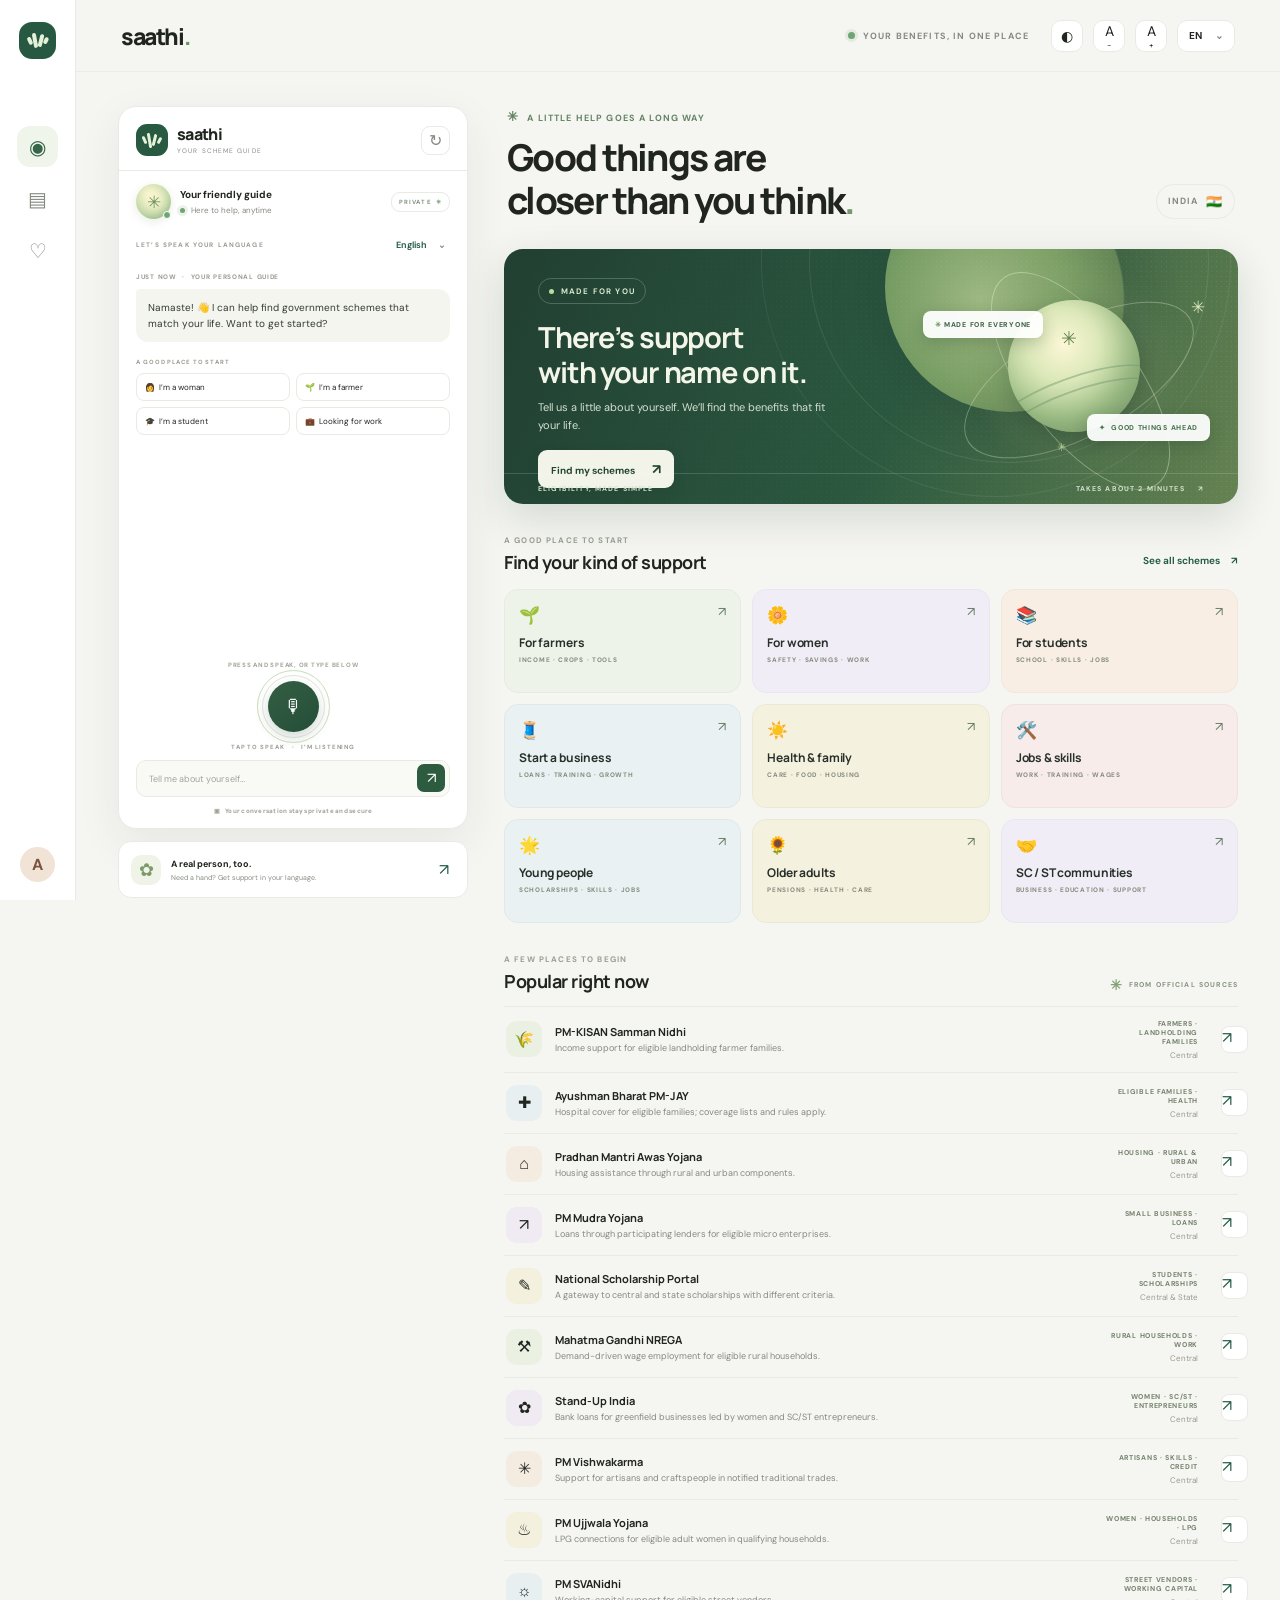
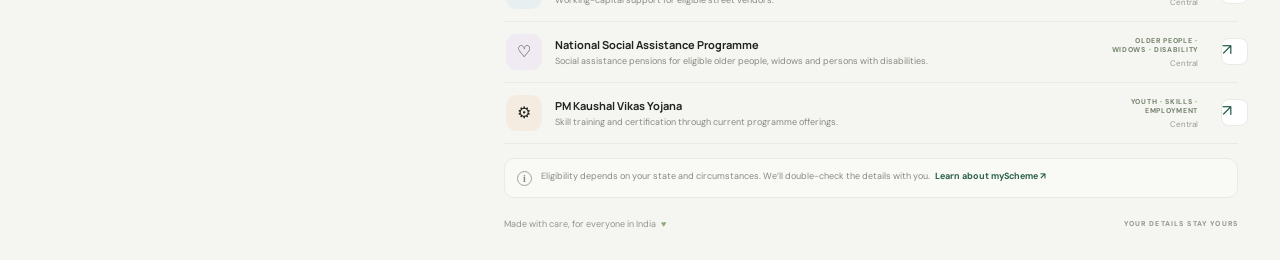
==== frontend/index.html @ ee462ac2 "Prepare Campus Connect Render deployment" ====
<!doctype html>
<html lang="en">
<head>
  <meta charset="utf-8" />
  <meta name="viewport" content="width=device-width, initial-scale=1" />
  <meta name="theme-color" content="#f5f5f1" />
  <meta name="description" content="A multilingual voice guide to public benefit schemes in India." />
  <title>saathi — benefits, made human</title>
  <link rel="preconnect" href="https://fonts.googleapis.com" />
  <link rel="preconnect" href="https://fonts.gstatic.com" crossorigin />
  <link href="https://fonts.googleapis.com/css2?family=DM+Sans:wght@400;450;500;550;600;650;700;750&family=Manrope:wght@400;500;600;650;700;750;800&display=swap" rel="stylesheet" />
  <link rel="stylesheet" href="./styles.css" />
</head>
<body data-theme="light">
  <div class="app-shell">
    <aside class="rail">
      <a class="brand-mark" href="#home" aria-label="Saathi home"><span class="mark-symbol"><i></i><i></i><i></i><i></i></span></a>
      <nav class="rail-nav" aria-label="Main navigation">
        <a class="rail-link active" href="#home" title="Discover" aria-label="Discover"><span class="icon">◉</span></a>
        <a class="rail-link" href="#schemes" title="Schemes" aria-label="Schemes"><span class="icon">▤</span></a>
        <a class="rail-link" href="#saved" title="Saved" aria-label="Saved"><span class="icon">♡</span></a>
      </nav>
      <button class="avatar" title="Profile">A</button>
    </aside>

    <main class="workspace" id="home">
      <header class="topbar">
        <a class="wordmark" href="#home">saathi<span class="wordmark-dot">.</span></a>
        <div class="topbar-right">
          <span class="live-note"><span class="live-dot"></span> YOUR BENEFITS, IN ONE PLACE</span>
          <button class="icon-button appearance" id="themeToggle" aria-label="Change appearance" title="Change appearance"><span>◐</span></button>
          <button class="icon-button text-smaller" id="fontDown" aria-label="Decrease text size" title="Decrease text size">A<sup>−</sup></button>
          <button class="icon-button text-larger" id="fontUp" aria-label="Increase text size" title="Increase text size">A<sup>+</sup></button>
          <button class="language-select" id="headerLanguage" aria-label="Select language">EN <span>⌄</span></button>
        </div>
      </header>

      <div class="page-grid">
        <section class="content-column">
          <div class="welcome-row"><div><p class="eyebrow"><span class="tiny-sun">✳</span> A LITTLE HELP GOES A LONG WAY</p><h1>Good things are<br/>closer than you think<span class="title-period">.</span></h1></div><div class="date-chip"><span>INDIA</span><span>🇮🇳</span></div></div>

          <section class="hero-card" aria-label="Find your benefits">
            <div class="hero-orbit orbit-one"></div><div class="hero-orbit orbit-two"></div><div class="hero-sun"></div><div class="hero-grain"></div>
            <div class="hero-content"><span class="hero-tag"><span class="hero-tag-dot"></span> MADE FOR YOU</span><h2>There’s support<br/>with your name on it.</h2><p>Tell us a little about yourself. We’ll find the benefits that fit your life.</p><button class="hero-cta" id="startChat">Find my schemes <span>↗</span></button></div>
            <div class="hero-visual" aria-hidden="true"><div class="visual-halo"></div><div class="visual-ring ring-back"></div><div class="visual-ring ring-front"></div><div class="visual-disc"><span class="disc-sun">✳</span><span class="disc-wave wave-a"></span><span class="disc-wave wave-b"></span></div><div class="float-pill pill-one"><span>✳</span> MADE FOR EVERYONE</div><div class="float-pill pill-two">✦ &nbsp;GOOD THINGS AHEAD</div><span class="spark spark-one">✳</span><span class="spark spark-two">✳</span></div>
            <div class="hero-bottom"><span>ELIGIBILITY, MADE SIMPLE</span><span>TAKES ABOUT 2 MINUTES <span class="bottom-arrow">↗</span></span></div>
          </section>

          <section class="categories-section" id="schemes">
            <div class="section-heading"><div><p class="eyebrow muted-eyebrow">A GOOD PLACE TO START</p><h2>Find your kind of support</h2></div><button class="see-all" id="showAll">See all schemes <span>↗</span></button></div>
            <div class="category-grid" id="categoryGrid">
              <button class="category-card cat-green" data-filter="farm"><span class="category-emoji">🌱</span><span class="category-name">For farmers</span><span class="category-count">INCOME · CROPS · TOOLS</span><span class="category-arrow">↗</span></button>
              <button class="category-card cat-lilac" data-filter="women"><span class="category-emoji">🌼</span><span class="category-name">For women</span><span class="category-count">SAFETY · SAVINGS · WORK</span><span class="category-arrow">↗</span></button>
              <button class="category-card cat-peach" data-filter="students"><span class="category-emoji">📚</span><span class="category-name">For students</span><span class="category-count">SCHOOL · SKILLS · JOBS</span><span class="category-arrow">↗</span></button>
              <button class="category-card cat-blue" data-filter="business"><span class="category-emoji">🧵</span><span class="category-name">Start a business</span><span class="category-count">LOANS · TRAINING · GROWTH</span><span class="category-arrow">↗</span></button>
              <button class="category-card cat-yellow" data-filter="health"><span class="category-emoji">☀️</span><span class="category-name">Health & family</span><span class="category-count">CARE · FOOD · HOUSING</span><span class="category-arrow">↗</span></button>
              <button class="category-card cat-rose" data-filter="jobs"><span class="category-emoji">🛠️</span><span class="category-name">Jobs & skills</span><span class="category-count">WORK · TRAINING · WAGES</span><span class="category-arrow">↗</span></button>
              <button class="category-card cat-blue" data-filter="age"><span class="category-emoji">🌟</span><span class="category-name">Young people</span><span class="category-count">SCHOLARSHIPS · SKILLS · JOBS</span><span class="category-arrow">↗</span></button>
              <button class="category-card cat-yellow" data-filter="senior"><span class="category-emoji">🌻</span><span class="category-name">Older adults</span><span class="category-count">PENSIONS · HEALTH · CARE</span><span class="category-arrow">↗</span></button>
              <button class="category-card cat-lilac" data-filter="caste"><span class="category-emoji">🤝</span><span class="category-name">SC / ST communities</span><span class="category-count">BUSINESS · EDUCATION · SUPPORT</span><span class="category-arrow">↗</span></button>
            </div>
          </section>

          <section class="schemes-section" id="allSchemes">
            <div class="section-heading scheme-heading"><div><p class="eyebrow muted-eyebrow">A FEW PLACES TO BEGIN</p><h2>Popular right now</h2></div><span class="verified-note"><span>✳</span> FROM OFFICIAL SOURCES</span></div>
            <div class="scheme-list" id="schemeList"></div>
            <div class="data-note"><span class="info-mark">i</span><p>Eligibility depends on your state and circumstances. We’ll double-check the details with you. <a href="https://www.myscheme.gov.in/" target="_blank" rel="noreferrer">Learn about myScheme ↗</a></p></div>
          </section>
          <footer class="footer"><span>Made with care, for everyone in India <span class="footer-heart">♥</span></span><span>YOUR DETAILS STAY YOURS</span></footer>
        </section>

        <aside class="assistant-column" aria-label="Saathi voice assistant"><div class="assistant-card">
          <div class="assistant-head"><div class="assistant-brand"><span class="assistant-mark"><i></i><i></i><i></i><i></i></span><span><b>saathi</b><small>YOUR SCHEME GUIDE</small></span></div><button class="more-button" id="clearChat" aria-label="Reset conversation" title="Reset conversation">↻</button></div>
          <div class="assistant-divider"></div>
          <div class="agent-state"><span class="agent-avatar"><span class="avatar-glow"></span><span class="avatar-face">✳</span><i class="agent-online"></i></span><span class="agent-intro"><b>Your friendly guide</b><small><span class="live-dot"></span> Here to help, anytime</small></span><span class="secure-chip">PRIVATE <span>✳</span></span></div>
          <div class="language-line"><span>LET’S SPEAK YOUR LANGUAGE</span><button class="inline-language" id="agentLanguage">English <span>⌄</span></button></div>
          <div class="language-options" id="languageOptions" hidden></div>
          <div class="voice-welcome"><div class="welcome-time">JUST NOW <span>·</span> YOUR PERSONAL GUIDE</div><div class="message-bubble">Namaste! 👋 I can help find government schemes that match your life. Want to get started?</div></div>
          <div class="suggestion-label">A GOOD PLACE TO START</div><div class="quick-prompts" id="quickPrompts"><button>👩 &nbsp;I’m a woman</button><button>🌱 &nbsp;I’m a farmer</button><button>🎓 &nbsp;I’m a student</button><button>💼 &nbsp;Looking for work</button></div>
          <div class="chat-log" id="chatLog" aria-live="polite"></div>
          <div class="chat-spacer"></div>
          <div class="voice-area"><div class="voice-hint" id="voiceHint">PRESS AND SPEAK, OR TYPE BELOW</div><button class="mic-button" id="micButton" aria-label="Start speaking"><span class="mic-halo"></span><span class="mic-icon">🎙</span><span class="mic-ripple ripple-a"></span><span class="mic-ripple ripple-b"></span></button><div class="voice-caption" id="voiceCaption">TAP TO SPEAK <span>·</span> I’M LISTENING</div></div>
          <form class="chat-input-row" id="chatForm"><input id="chatInput" autocomplete="off" placeholder="Tell me about yourself…" aria-label="Type a message"/><button type="submit" aria-label="Send message">↗</button></form>
          <p class="privacy-foot"><span>▣</span> Your conversation stays private and secure</p>
        </div><div class="help-card"><span class="help-icon">✿</span><span><b>A real person, too.</b><small>Need a hand? Get support in your language.</small></span><button aria-label="Get support">↗</button></div></aside>
      </div>
    </main>
  </div>
  <div class="toast" id="toast" role="status"></div>
  <script src="./app.js"></script>
</body>
</html>
---- frontend/styles.css ----
:root{--bg:#f5f5f1;--surface:#fff;--surface2:#f9f9f6;--text:#20251f;--muted:#858a81;--line:#e9eae4;--green:#235b45;--green-dark:#194a38;--accent:#bddcae;--shadow:0 15px 46px rgba(39,53,39,.07);--font:1;--sans:"DM Sans",sans-serif;--display:"Manrope",sans-serif;--radius:20px}*{box-sizing:border-box}html{scroll-behavior:smooth;font-size:calc(16px * var(--font))}body{margin:0;background:var(--bg);color:var(--text);font-family:var(--sans);font-size:1rem;-webkit-font-smoothing:antialiased;transition:background .25s,color .25s}body[data-theme=dark]{--bg:#161a17;--surface:#202722;--surface2:#242d27;--text:#eef2e9;--muted:#98a197;--line:#323d35;--green:#b9ddb1;--green-dark:#d3f0c8;--accent:#354c3c;--shadow:0 15px 46px rgba(0,0,0,.2)}body[data-theme=neutral]{--bg:#efebe3;--surface:#faf7f0;--surface2:#f2eee6;--text:#332f27;--muted:#8c8476;--line:#e7e0d4;--green:#607550;--green-dark:#495f3d;--accent:#d5ddbc}button,a,input{font:inherit}button{cursor:pointer}a{color:inherit;text-decoration:none}.app-shell{min-height:100vh}.rail{position:fixed;inset:0 auto 0 0;width:76px;background:var(--surface);border-right:1px solid var(--line);display:flex;align-items:center;flex-direction:column;z-index:5;padding:22px 0 18px}.brand-mark{width:37px;height:37px;border-radius:13px;background:#275942;display:grid;place-items:center}.mark-symbol,.assistant-mark{width:20px;height:20px;display:flex;align-items:center;justify-content:center;gap:2px}.mark-symbol i,.assistant-mark i{display:block;width:4px;border-radius:8px;background:#e5f2d8}.mark-symbol i:nth-child(1),.assistant-mark i:nth-child(1){height:8px;transform:rotate(-25deg)}.mark-symbol i:nth-child(2),.assistant-mark i:nth-child(2){height:15px;transform:rotate(-10deg)}.mark-symbol i:nth-child(3),.assistant-mark i:nth-child(3){height:13px;transform:rotate(14deg)}.mark-symbol i:nth-child(4),.assistant-mark i:nth-child(4){height:7px;transform:rotate(28deg)}.rail-nav{display:flex;flex-direction:column;gap:11px;margin-top:67px}.rail-link,.icon-button{color:var(--muted);display:grid;place-items:center;border:0;background:transparent}.rail-link{width:41px;height:41px;border-radius:13px;font-size:20px}.rail-link.active{background:#eff5ea;color:#37654a}.icon{font-size:20px}.avatar{margin-top:auto;border:0;width:35px;height:35px;border-radius:50%;background:#f1e4d6;color:#79533e;font-weight:700}.workspace{margin-left:76px}.topbar{height:72px;position:sticky;top:0;z-index:4;display:flex;align-items:center;justify-content:space-between;padding:0 45px;background:color-mix(in srgb,var(--bg) 90%,transparent);backdrop-filter:blur(14px);border-bottom:1px solid color-mix(in srgb,var(--line) 78%,transparent)}.wordmark{font-family:var(--display);font-size:23px;font-weight:800;letter-spacing:-1.4px}.wordmark-dot{color:#67946a}.topbar-right{display:flex;align-items:center;gap:10px}.live-note,.eyebrow,.hero-tag,.hero-bottom,.category-count,.verified-note,.suggestion-label,.voice-hint,.voice-caption,.privacy-foot,.welcome-time,.language-line>span,.secure-chip,.footer>span:last-child{font-size:9px;font-weight:700;letter-spacing:1.15px}.live-note{display:flex;align-items:center;gap:8px;color:var(--muted);margin-right:12px}.live-dot{width:7px;height:7px;border-radius:50%;background:#6fa473;display:inline-block;box-shadow:0 0 0 3px rgba(111,164,115,.14)}.icon-button{width:32px;height:32px;border-radius:10px;background:var(--surface);border:1px solid var(--line);font-size:14px;color:var(--text)}.icon-button sup{font-size:8px}.language-select{height:32px;padding:0 11px;border:1px solid var(--line);border-radius:10px;background:var(--surface);font-size:10px;font-weight:700;color:var(--text)}.language-select span{margin-left:11px;color:var(--muted)}.page-grid{max-width:1530px;margin:0 auto;display:grid;grid-template-columns:350px minmax(0,1fr);gap:36px;padding:34px 42px 30px}.content-column{min-width:0;grid-column:2;grid-row:1}.welcome-row{display:flex;justify-content:space-between;align-items:end;margin:2px 3px 27px}.eyebrow{margin:0 0 11px;color:#648465}.tiny-sun{font-size:13px;margin-right:5px}.welcome-row h1{font:750 37px/1.16 var(--display);letter-spacing:-1.7px;margin:0}.title-period{color:#77986b}.date-chip{display:flex;align-items:center;gap:8px;font-size:9px;font-weight:700;letter-spacing:1px;color:var(--muted);padding:8px 11px;border:1px solid var(--line);border-radius:20px;margin-bottom:3px}.date-chip span+span{font-size:13px}.hero-card{height:255px;position:relative;overflow:hidden;border-radius:19px;background:linear-gradient(113deg,#213f32 0%,#2b583f 54%,#668352 100%);color:#f3f5e9;padding:29px 34px 26px;box-shadow:0 14px 40px rgba(37,75,50,.16)}.hero-content{position:relative;z-index:2;max-width:370px}.hero-tag{display:inline-flex;align-items:center;gap:7px;padding:7px 10px;border:1px solid #ffffff36;border-radius:20px;color:#d6e7ce;font-size:8px}.hero-tag-dot{width:5px;height:5px;border-radius:50%;background:#badd9c}.hero-content h2{font:700 29px/1.2 var(--display);letter-spacing:-1.15px;margin:16px 0 9px}.hero-content p{color:#d4e0d1;font-size:11px;margin:0;line-height:1.6;max-width:300px}.hero-cta{margin-top:16px;border:0;border-radius:9px;background:#f2f4e9;padding:10px 13px;color:#23442f;font-weight:700;font-size:10px;box-shadow:0 4px 12px #1f3d2c30}.hero-cta span{margin-left:15px;font-size:14px}.hero-orbit{position:absolute;border:1px solid #ffffff16;border-radius:50%;width:400px;height:400px;right:4%;top:-73%;transform:rotate(-24deg)}.orbit-two{width:470px;height:470px;right:1%;top:-87%;border-color:#ffffff12}.hero-sun{position:absolute;right:14%;top:-34%;width:250px;height:250px;background:radial-gradient(circle at 38% 55%,#c4d899,#93b672 43%,#70905c 69%,transparent 70%);border-radius:50%;filter:drop-shadow(0 10px 30px #131f2c42);opacity:.74}.hero-grain{position:absolute;inset:0;opacity:.09;background-image:radial-gradient(#fff 0.55px,transparent .6px);background-size:5px 5px;mask-image:linear-gradient(90deg,transparent,#000)}.hero-visual{position:absolute;width:330px;height:260px;right:0;top:0}.visual-halo{position:absolute;width:190px;height:190px;border-radius:50%;background:#bed69c18;top:29px;right:65px;filter:blur(12px)}.visual-ring{position:absolute;border-radius:50%;border:1px solid #e8f0d657;transform:rotate(-27deg) skew(-7deg);width:254px;height:112px;top:75px;right:32px}.ring-front{transform:rotate(56deg) skew(-11deg);border-color:#e9f0d76b;width:257px;height:114px;top:75px;right:29px}.visual-disc{position:absolute;top:51px;right:98px;width:132px;height:132px;border-radius:50%;background:radial-gradient(circle at 42% 34%,#fbf7d6 0,#dce8b9 31%,#a6c68d 63%,#73936b 100%);box-shadow:0 10px 40px #17271853, inset -15px -16px 24px #57784d40;overflow:hidden}.disc-sun{position:absolute;top:26px;left:53px;font-size:19px;color:#64844f}.disc-wave{position:absolute;width:175px;height:53px;border-radius:50%;border-top:2px solid #658e6769;left:-22px;top:77px;transform:rotate(-20deg)}.wave-b{top:90px;left:-18px}.float-pill{position:absolute;z-index:2;padding:8px 11px;border:1px solid #ffffff32;border-radius:8px;background:#fffffff0;color:#406447;font-size:7px;font-weight:800;letter-spacing:.7px;box-shadow:0 5px 16px #15311e38;white-space:nowrap}.pill-one{right:195px;top:62px}.pill-one span{color:#6d9960}.pill-two{right:28px;top:165px;color:#47724d}.spark{position:absolute;color:#dbe9bf}.spark-one{right:33px;top:47px;font-size:17px}.spark-two{right:172px;top:191px;font-size:11px;color:#bcd395}.hero-bottom{position:absolute;bottom:0;left:0;right:0;height:31px;padding:0 34px;display:flex;align-items:center;justify-content:space-between;border-top:1px solid #ffffff27;color:#d5e2cf;font-size:7px;z-index:2}.bottom-arrow{margin-left:10px}.categories-section{margin-top:31px}.section-heading{display:flex;align-items:end;justify-content:space-between;margin-bottom:15px}.muted-eyebrow{color:#9b9e93;margin-bottom:6px;font-size:8px}.section-heading h2{margin:0;font:700 18px/1.3 var(--display);letter-spacing:-.5px}.see-all{border:0;background:none;color:var(--green);font-weight:650;font-size:10px;padding:7px 1px}.see-all span{margin-left:9px}.category-grid{display:grid;grid-template-columns:repeat(3,1fr);gap:11px}.category-card{height:104px;border:1px solid transparent;border-radius:14px;position:relative;text-align:left;padding:14px 14px 12px;display:flex;flex-direction:column;align-items:flex-start;transition:transform .2s,box-shadow .2s;overflow:hidden;color:#27302a}.category-card:hover{transform:translateY(-3px);box-shadow:0 8px 20px #25362510}.cat-green{background:#edf3e8;border-color:#e5ecdf}.cat-lilac{background:#f1edf6;border-color:#ebe5f2}.cat-peach{background:#f8eee4;border-color:#f1e7dc}.cat-blue{background:#eaf1f2;border-color:#e0e9e9}.cat-yellow{background:#f5f1df;border-color:#ede8d4}.cat-rose{background:#f7ece9;border-color:#f0e2dd}body[data-theme=dark] .category-card{color:#e8eee4;filter:brightness(.78)}.category-emoji{font-size:17px;margin-bottom:8px}.category-name{font:700 12px var(--display);letter-spacing:-.15px}.category-count{font-size:6.5px;letter-spacing:.7px;color:#858a7c;margin-top:5px}.category-arrow{position:absolute;right:14px;top:13px;font-size:13px;color:#687d68}.schemes-section{margin-top:31px}.scheme-heading{margin-bottom:12px}.verified-note{color:#889282;font-size:7px;display:flex;gap:6px;align-items:center}.verified-note span{font-size:14px;color:#86a277}.scheme-list{display:flex;flex-direction:column;border-top:1px solid var(--line)}.scheme-item{display:grid;grid-template-columns:38px 1fr auto;gap:11px;align-items:center;padding:12px 2px;border-bottom:1px solid var(--line)}.scheme-icon{width:36px;height:36px;border-radius:11px;display:grid;place-items:center;font-size:16px}.scheme-icon.green{background:#eaf1e3}.scheme-icon.blue{background:#e7eff1}.scheme-icon.orange{background:#f5ece1}.scheme-icon.purple{background:#f0eaf2}.scheme-icon.gold{background:#f4f0de}.scheme-copy h3{font:700 11px var(--display);margin:0 0 3px}.scheme-copy p{font-size:9px;color:var(--muted);margin:0}.scheme-meta{text-align:right}.scheme-meta span{display:block;font-size:7px;letter-spacing:.7px;color:#74836c;font-weight:700}.scheme-meta small{display:block;margin-top:4px;color:#999b92;font-size:8px}.scheme-go{border:1px solid var(--line);border-radius:8px;background:var(--surface);color:var(--green);width:27px;height:27px;margin-left:12px}.scheme-item{grid-template-columns:38px 1fr 92px 27px}.data-note{display:flex;align-items:flex-start;gap:9px;margin-top:14px;padding:11px 12px;border:1px solid var(--line);border-radius:10px;background:var(--surface2)}.info-mark{width:15px;height:15px;border:1px solid #9fa597;border-radius:50%;font:700 10px Georgia;display:grid;place-items:center;color:#84907e;flex:none;margin-top:1px}.data-note p{font-size:9px;line-height:1.5;color:var(--muted);margin:0}.data-note a{color:var(--green);font-weight:650;margin-left:3px}.footer{display:flex;justify-content:space-between;align-items:center;margin-top:20px;color:#92958c;font-size:9px}.footer-heart{color:#91a97b;margin-left:3px}.footer>span:last-child{font-size:7px}.assistant-column{grid-column:1;grid-row:1;position:sticky;top:88px;height:calc(100vh - 108px);min-height:640px;display:flex;flex-direction:column;gap:12px}.assistant-card{flex:1;min-height:0;border:1px solid var(--line);border-radius:18px;background:var(--surface);box-shadow:var(--shadow);padding:17px 17px 13px;display:flex;flex-direction:column;overflow:hidden}.assistant-head{display:flex;align-items:center;justify-content:space-between}.assistant-brand{display:flex;align-items:center;gap:9px}.assistant-brand>span:last-child{display:flex;flex-direction:column}.assistant-brand b{font:800 16px var(--display);letter-spacing:-.7px;line-height:1.2}.assistant-brand small{font-size:6.5px;letter-spacing:1.1px;color:var(--muted);margin-top:3px}.assistant-mark{width:32px;height:32px;border-radius:11px;background:#285941}.assistant-mark i{width:3px}.assistant-mark i:nth-child(1){height:8px}.assistant-mark i:nth-child(2){height:15px}.assistant-mark i:nth-child(3){height:12px}.assistant-mark i:nth-child(4){height:7px}.more-button{width:29px;height:29px;border:1px solid var(--line);background:var(--surface);color:var(--muted);border-radius:9px;font-size:16px}.assistant-divider{height:1px;background:var(--line);margin:14px -17px 13px}.agent-state{display:flex;align-items:center;gap:9px}.agent-avatar{width:35px;height:35px;border-radius:50%;display:grid;place-items:center;position:relative;background:radial-gradient(circle at 36% 27%,#f3f0cb,#bfd6a5 57%,#86aa7c);box-shadow:0 3px 10px #71896127}.avatar-glow{position:absolute;width:20px;height:20px;border-radius:50%;background:#fff9d4;filter:blur(6px);top:6px;left:8px}.avatar-face{position:relative;color:#6e915f;font-size:17px}.agent-online{position:absolute;width:8px;height:8px;right:0;bottom:0;border-radius:50%;border:1.5px solid var(--surface);background:#6ba772}.agent-intro{display:flex;flex-direction:column;gap:4px}.agent-intro b{font-size:10px}.agent-intro small{display:flex;align-items:center;gap:6px;color:var(--muted);font-size:8px}.agent-intro .live-dot{width:5px;height:5px}.secure-chip{margin-left:auto;color:#83927e;border:1px solid var(--line);border-radius:9px;padding:5px 7px;font-size:6px}.secure-chip span{color:#7aa06f;margin-left:2px}.language-line{display:flex;justify-content:space-between;align-items:center;margin-top:16px}.language-line>span{font-size:6.5px;color:#989c90}.inline-language{border:0;background:transparent;font-size:9px;font-weight:650;color:var(--green);padding:4px}.inline-language span{margin-left:9px;color:var(--muted)}.language-options{position:absolute;top:141px;left:18px;right:18px;z-index:3;background:var(--surface);border:1px solid var(--line);box-shadow:var(--shadow);border-radius:10px;padding:5px;grid-template-columns:1fr 1fr;gap:2px}.language-options:not([hidden]){display:grid}.language-options button{border:0;background:transparent;color:var(--text);text-align:left;padding:8px;border-radius:7px;font-size:9px}.language-options button:hover{background:var(--surface2)}.voice-welcome{margin-top:18px}.welcome-time{font-size:6.5px;color:#999c91;letter-spacing:.7px;margin-bottom:8px}.welcome-time span{margin:0 3px}.message-bubble{background:#f3f5ee;color:#333a31;border-radius:4px 12px 12px 12px;padding:11px 12px;font-size:10px;line-height:1.55}.chat-log{display:flex;flex-direction:column;gap:8px;margin-top:9px;overflow-y:auto;scrollbar-width:thin}.chat-message{font-size:10px;line-height:1.5;padding:9px 11px;max-width:91%;border-radius:11px}.chat-message.agent{background:var(--surface2);border:1px solid var(--line);align-self:flex-start;border-top-left-radius:4px}.chat-message.user{background:#e7f0e2;color:#294833;align-self:flex-end;border-top-right-radius:4px}.chat-message .reasoning{display:block;border-top:1px solid #8c9b822d;margin-top:7px;padding-top:6px;font-size:8px;color:#737e70}.suggestion-label{color:#9a9c92;font-size:6px;letter-spacing:.9px;margin:16px 0 7px}.quick-prompts{display:grid;grid-template-columns:1fr 1fr;gap:6px}.quick-prompts button{font-size:8px;text-align:left;padding:8px 8px;border:1px solid var(--line);border-radius:8px;background:var(--surface);color:var(--text);transition:border-color .18s,background .18s}.quick-prompts button:hover{border-color:#a8bf9b;background:#f6f8f2}.chat-spacer{flex:1;min-height:8px}.voice-area{display:flex;flex-direction:column;align-items:center;padding:11px 0 9px}.voice-hint{color:#a1a397;font-size:6.2px;letter-spacing:.75px;margin-bottom:12px}.mic-button{width:51px;height:51px;border:0;border-radius:50%;background:linear-gradient(140deg,#345f43,#244d38);color:white;position:relative;display:grid;place-items:center;box-shadow:0 5px 13px #31543c38;transition:transform .18s}.mic-button:hover{transform:scale(1.06)}.mic-button.listening{background:#a74f49;animation:micPulse 1.4s infinite}.mic-icon{font-size:19px;position:relative;z-index:2}.mic-halo{position:absolute;inset:-6px;border:1px solid #83a77645;border-radius:50%}.mic-ripple{position:absolute;inset:-11px;border:1px solid #9fbf8250;border-radius:50%;animation:ripple 2.6s ease-out infinite}.ripple-b{animation-delay:1.3s}.voice-caption{margin-top:11px;font-size:6px;color:#9a9e91;letter-spacing:.9px}.voice-caption span{margin:0 5px;color:#83a377}.chat-input-row{height:37px;border:1px solid var(--line);border-radius:10px;display:flex;padding:3px 4px 3px 10px;background:var(--surface2)}.chat-input-row input{min-width:0;flex:1;border:0;outline:0;background:transparent;color:var(--text);font-size:9px}.chat-input-row input::placeholder{color:#a3a59b}.chat-input-row button{width:28px;height:28px;border:0;border-radius:7px;background:#2c5b40;color:#fff;font-size:15px}.privacy-foot{font-size:6.2px;color:#a0a297;letter-spacing:.25px;text-align:center;margin:10px 0 0}.privacy-foot span{margin-right:4px}.help-card{height:57px;flex:none;padding:0 12px;border:1px solid var(--line);border-radius:13px;background:var(--surface);display:flex;align-items:center;gap:10px}.help-icon{width:30px;height:30px;border-radius:10px;background:#f0f3e8;color:#7d9a6b;display:grid;place-items:center;font-size:18px}.help-card>span:nth-child(2){display:flex;flex-direction:column;gap:3px}.help-card b{font-size:9px}.help-card small{font-size:7px;color:var(--muted)}.help-card button{margin-left:auto;border:0;background:none;color:var(--green)}.toast{position:fixed;bottom:20px;left:50%;transform:translate(-50%,20px);z-index:10;opacity:0;pointer-events:none;background:#283e30;color:#fff;padding:10px 16px;border-radius:10px;font-size:11px;box-shadow:var(--shadow);transition:.25s}.toast.show{opacity:1;transform:translate(-50%,0)}@keyframes ripple{0%{transform:scale(.88);opacity:0}30%{opacity:.75}100%{transform:scale(1.4);opacity:0}}@keyframes micPulse{50%{box-shadow:0 0 0 8px #a74f4926,0 5px 13px #31543c38}}@media(max-width:1150px){.page-grid{grid-template-columns:320px minmax(0,1fr);gap:24px;padding:28px 25px}.topbar{padding:0 28px}.hero-visual{right:-40px;transform:scale(.88);transform-origin:right center}.category-card{padding-left:11px}.category-count{font-size:5.8px}}@media(max-width:880px){.page-grid{grid-template-columns:1fr;max-width:720px;padding:25px 24px}.assistant-column{grid-column:1;grid-row:1}.content-column{grid-column:1;grid-row:2}.assistant-column{position:relative;top:auto;height:650px;min-height:0}.assistant-card{min-height:560px}.chat-spacer{min-height:35px}.topbar{padding:0 24px}.live-note{display:none}.hero-visual{right:15px;transform:scale(.92);transform-origin:right center}}@media(max-width:600px){.rail{width:53px;padding-top:16px}.brand-mark{width:33px;height:33px}.rail-nav{margin-top:46px}.rail-link{width:35px;height:35px}.workspace{margin-left:53px}.topbar{height:60px;padding:0 15px}.wordmark{font-size:21px}.topbar-right{gap:6px}.icon-button{width:29px;height:29px}.language-select{height:29px;padding:0 8px}.language-select span{margin-left:5px}.page-grid{padding:22px 13px;gap:22px}.welcome-row{margin-bottom:18px}.welcome-row h1{font-size:30px}.date-chip{padding:6px 8px;font-size:8px}.hero-card{height:260px;padding:23px 19px}.hero-content{max-width:270px}.hero-content h2{font-size:25px}.hero-content p{font-size:10px;max-width:220px}.hero-visual{opacity:.48;right:-116px;transform:scale(.82)}.hero-bottom{padding:0 19px;font-size:6px}.section-heading h2{font-size:16px}.category-grid{grid-template-columns:repeat(2,1fr);gap:8px}.category-card{height:98px;padding:12px}.category-count{font-size:6px}.scheme-meta{display:none}.scheme-item{grid-template-columns:35px 1fr 25px;gap:8px}.scheme-go{margin:0}.scheme-copy p{font-size:8px}.verified-note{font-size:6px}.assistant-column{height:660px}.assistant-card{padding:15px 13px 12px}.assistant-divider{margin:13px -13px}.language-options{left:14px;right:14px;top:135px}.footer{gap:10px;font-size:8px}.footer>span:last-child{font-size:6px}.privacy-foot{font-size:6px}}@media(prefers-reduced-motion:reduce){*,*::before,*::after{scroll-behavior:auto!important;animation-duration:.01ms!important;animation-iteration-count:1!important;transition-duration:.01ms!important}}
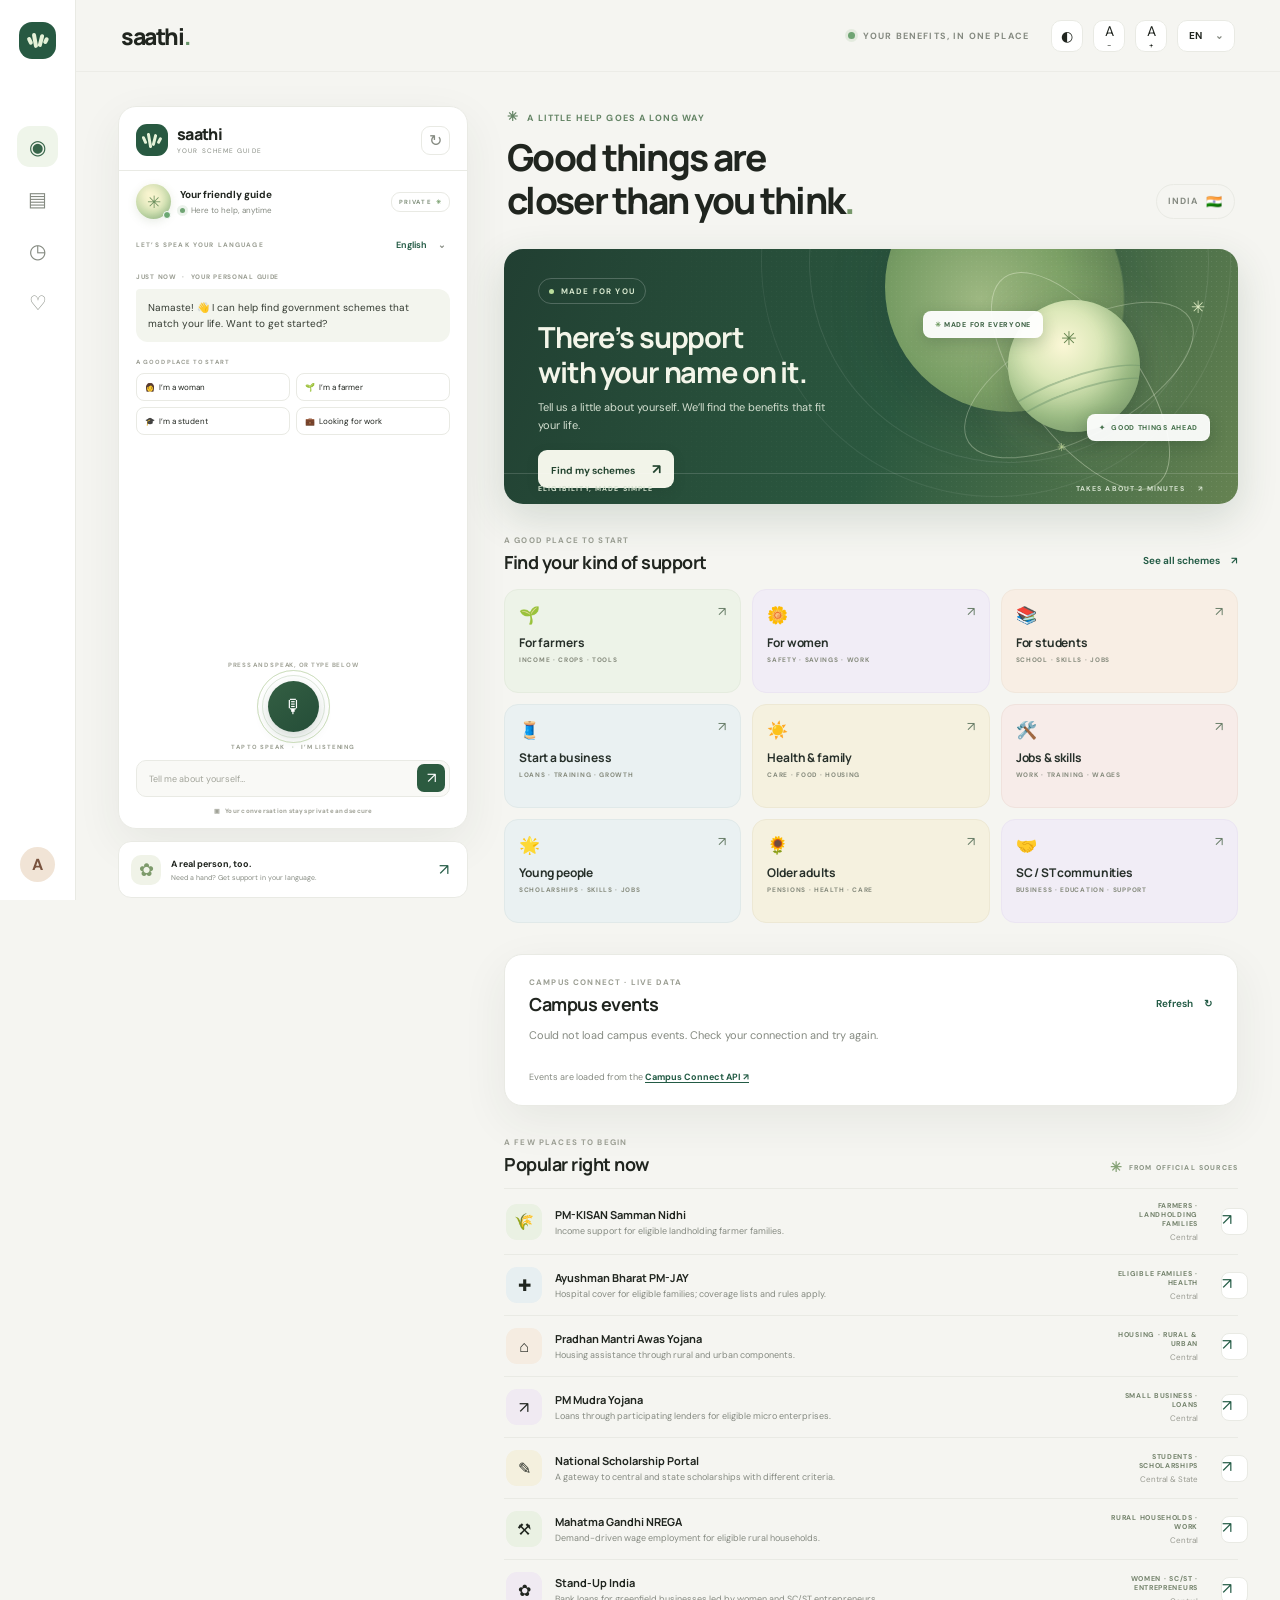
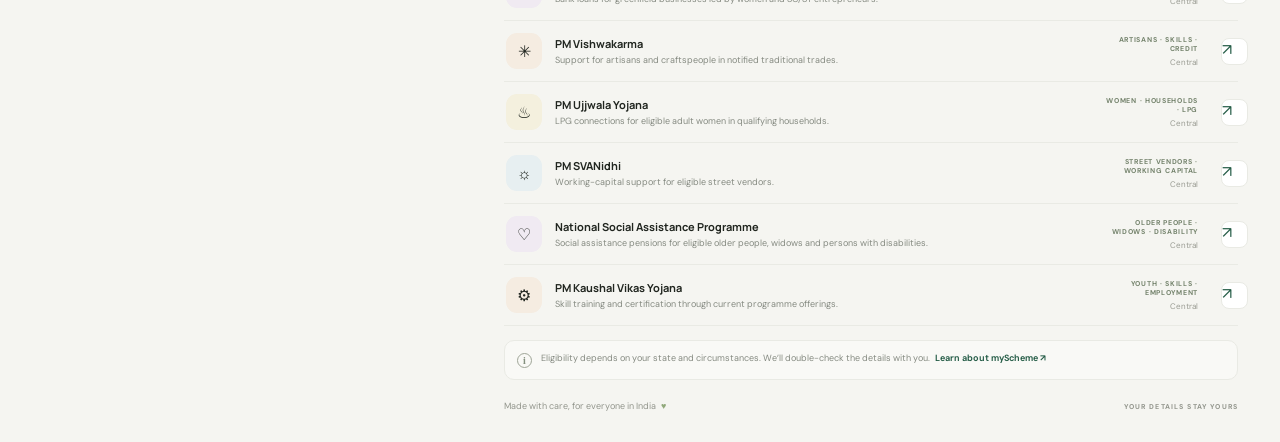
==== commit 627338d3: "Connect frontend to campus events API" ====
--- a/frontend/index.html
+++ b/frontend/index.html
@@ -10,6 +10,7 @@
   <link rel="preconnect" href="https://fonts.gstatic.com" crossorigin />
   <link href="https://fonts.googleapis.com/css2?family=DM+Sans:wght@400;450;500;550;600;650;700;750&family=Manrope:wght@400;500;600;650;700;750;800&display=swap" rel="stylesheet" />
   <link rel="stylesheet" href="./styles.css" />
+  <link rel="stylesheet" href="./events.css" />
 </head>
 <body data-theme="light">
   <div class="app-shell">
@@ -18,6 +19,7 @@
       <nav class="rail-nav" aria-label="Main navigation">
         <a class="rail-link active" href="#home" title="Discover" aria-label="Discover"><span class="icon">◉</span></a>
         <a class="rail-link" href="#schemes" title="Schemes" aria-label="Schemes"><span class="icon">▤</span></a>
+        <a class="rail-link" href="#events" title="Campus events" aria-label="Campus events"><span class="icon">◷</span></a>
         <a class="rail-link" href="#saved" title="Saved" aria-label="Saved"><span class="icon">♡</span></a>
       </nav>
       <button class="avatar" title="Profile">A</button>
@@ -61,6 +63,16 @@
             </div>
           </section>
 
+          <section class="events-section" id="events" aria-labelledby="eventsTitle">
+            <div class="section-heading">
+              <div><p class="eyebrow muted-eyebrow">CAMPUS CONNECT · LIVE DATA</p><h2 id="eventsTitle">Campus events</h2></div>
+              <button class="see-all" id="refreshEvents" type="button">Refresh <span>↻</span></button>
+            </div>
+            <p class="events-status" id="eventsStatus" role="status" aria-live="polite">Loading events from Campus Connect…</p>
+            <div class="events-list" id="eventsList"></div>
+            <p class="events-source">Events are loaded from the <a href="https://campus-connect-api-lxnl.onrender.com/api/events" target="_blank" rel="noreferrer">Campus Connect API ↗</a></p>
+          </section>
+
           <section class="schemes-section" id="allSchemes">
             <div class="section-heading scheme-heading"><div><p class="eyebrow muted-eyebrow">A FEW PLACES TO BEGIN</p><h2>Popular right now</h2></div><span class="verified-note"><span>✳</span> FROM OFFICIAL SOURCES</span></div>
             <div class="scheme-list" id="schemeList"></div>
--- a/frontend/events.css
+++ b/frontend/events.css
@@ -0,0 +1,15 @@
+.events-section{margin-top:31px;padding:22px 24px;background:var(--surface);border:1px solid var(--line);border-radius:18px;box-shadow:var(--shadow)}
+.events-section .section-heading{margin-bottom:10px}
+.events-status{margin:0 0 14px;color:var(--muted);font-size:11px;line-height:1.5}
+.events-list{display:grid;grid-template-columns:repeat(2,minmax(0,1fr));gap:10px}
+.event-card{min-width:0;padding:14px;background:var(--surface2);border:1px solid var(--line);border-radius:14px}
+.event-card-top{display:flex;align-items:flex-start;justify-content:space-between;gap:9px}
+.event-card h3{margin:0;font:700 13px/1.4 var(--display);letter-spacing:-.2px;overflow-wrap:anywhere}
+.event-state{flex:none;padding:5px 8px;border-radius:20px;background:#edf5e9;color:#37654a;font-size:8px;font-weight:800;letter-spacing:.7px;text-transform:uppercase}
+body[data-theme=dark] .event-state{background:#2d4936;color:#cde8c4}
+.event-state.is-closed{background:#f4ece5;color:#885e43}
+body[data-theme=dark] .event-state.is-closed{background:#4b372d;color:#f0c8a8}
+.event-card p{margin:9px 0 0;color:var(--muted);font-size:10px;line-height:1.5}
+.events-source{margin:14px 0 0;color:var(--muted);font-size:9px}
+.events-source a{color:var(--green);font-weight:700;text-decoration:underline;text-underline-offset:2px}
+@media(max-width:760px){.events-section{padding:17px 15px}.events-list{grid-template-columns:1fr}}
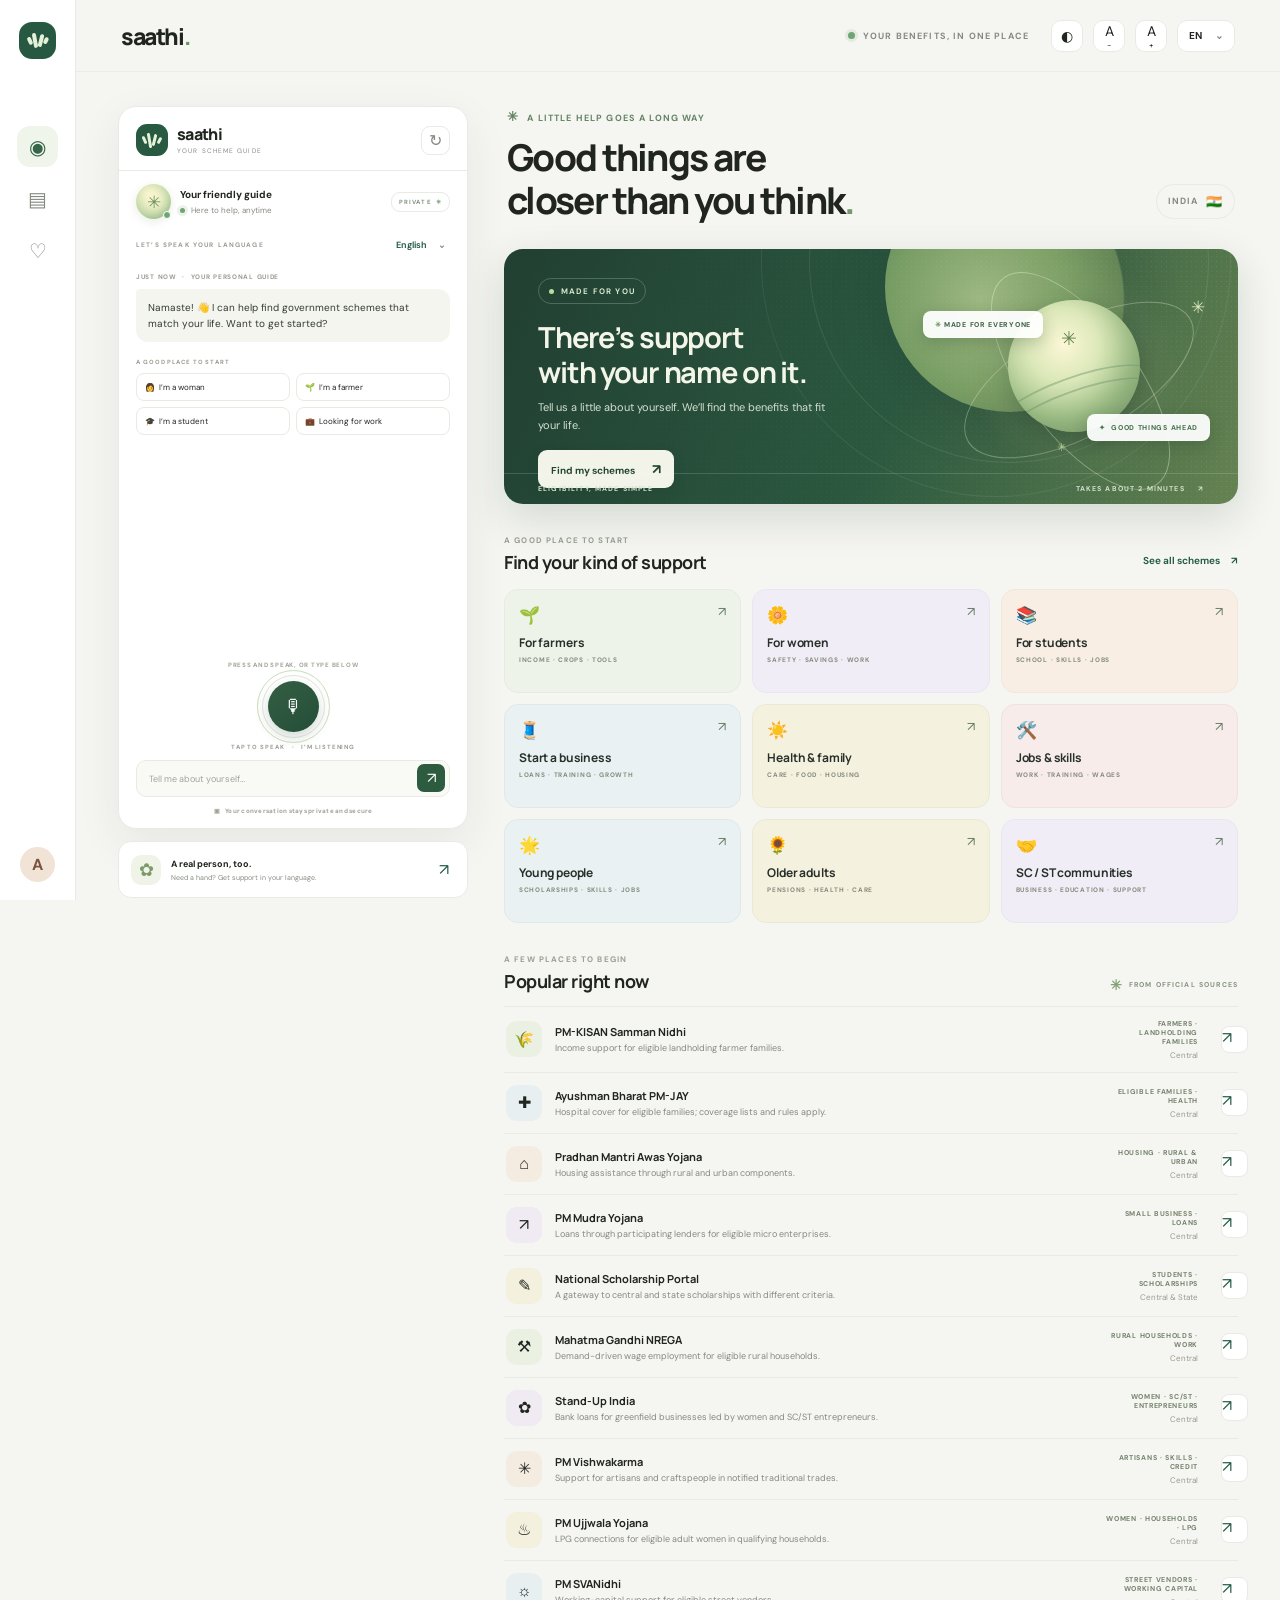
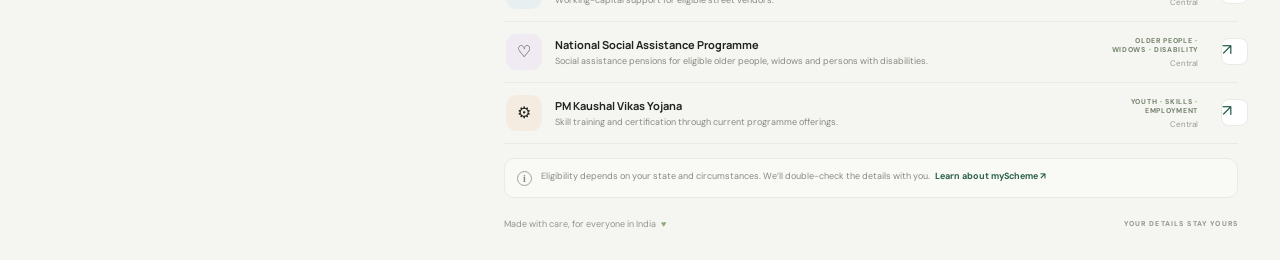
==== commit 819f4dfa: "Separate Campus Connect frontend from Saathi" ====
--- a/frontend/index.html
+++ b/frontend/index.html
@@ -10,7 +10,6 @@
   <link rel="preconnect" href="https://fonts.gstatic.com" crossorigin />
   <link href="https://fonts.googleapis.com/css2?family=DM+Sans:wght@400;450;500;550;600;650;700;750&family=Manrope:wght@400;500;600;650;700;750;800&display=swap" rel="stylesheet" />
   <link rel="stylesheet" href="./styles.css" />
-  <link rel="stylesheet" href="./events.css" />
 </head>
 <body data-theme="light">
   <div class="app-shell">
@@ -19,7 +18,6 @@
       <nav class="rail-nav" aria-label="Main navigation">
         <a class="rail-link active" href="#home" title="Discover" aria-label="Discover"><span class="icon">◉</span></a>
         <a class="rail-link" href="#schemes" title="Schemes" aria-label="Schemes"><span class="icon">▤</span></a>
-        <a class="rail-link" href="#events" title="Campus events" aria-label="Campus events"><span class="icon">◷</span></a>
         <a class="rail-link" href="#saved" title="Saved" aria-label="Saved"><span class="icon">♡</span></a>
       </nav>
       <button class="avatar" title="Profile">A</button>
@@ -63,16 +61,6 @@
             </div>
           </section>
 
-          <section class="events-section" id="events" aria-labelledby="eventsTitle">
-            <div class="section-heading">
-              <div><p class="eyebrow muted-eyebrow">CAMPUS CONNECT · LIVE DATA</p><h2 id="eventsTitle">Campus events</h2></div>
-              <button class="see-all" id="refreshEvents" type="button">Refresh <span>↻</span></button>
-            </div>
-            <p class="events-status" id="eventsStatus" role="status" aria-live="polite">Loading events from Campus Connect…</p>
-            <div class="events-list" id="eventsList"></div>
-            <p class="events-source">Events are loaded from the <a href="https://campus-connect-api-lxnl.onrender.com/api/events" target="_blank" rel="noreferrer">Campus Connect API ↗</a></p>
-          </section>
-
           <section class="schemes-section" id="allSchemes">
             <div class="section-heading scheme-heading"><div><p class="eyebrow muted-eyebrow">A FEW PLACES TO BEGIN</p><h2>Popular right now</h2></div><span class="verified-note"><span>✳</span> FROM OFFICIAL SOURCES</span></div>
             <div class="scheme-list" id="schemeList"></div>
